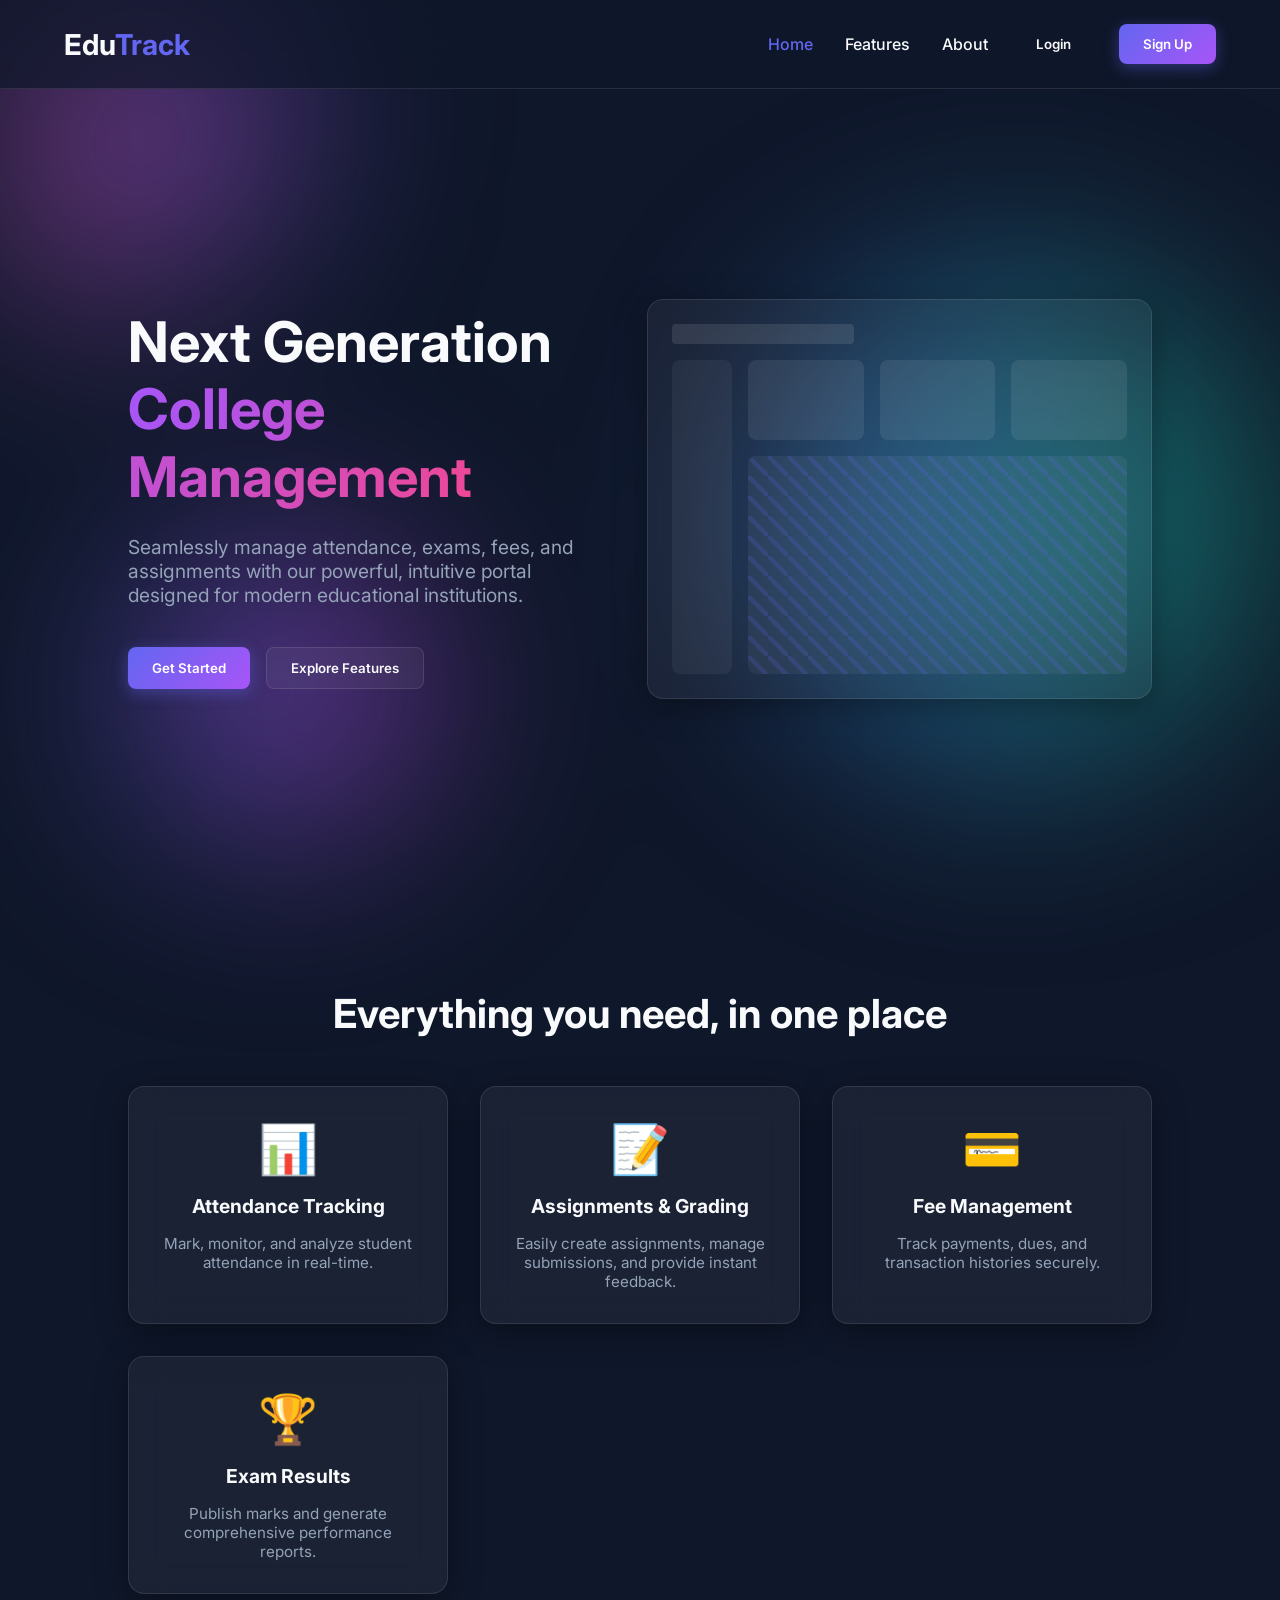
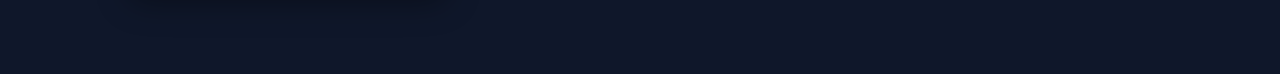
==== src/main/resources/static/index.html @ 2fe66001 "feat: initialize College Management System with Spring Boot and PostgreSQL" ====
<!DOCTYPE html>
<html lang="en">
<head>
    <meta charset="UTF-8">
    <meta name="viewport" content="width=device-width, initial-scale=1.0">
    <title>Edutrack - College Management System</title>
    <meta name="description" content="A comprehensive College Management System for Students and Teachers">
    <link rel="stylesheet" href="css/style.css">
    <link href="https://fonts.googleapis.com/css2?family=Inter:wght@300;400;500;600;700&display=swap" rel="stylesheet">
</head>
<body>
    <div class="blob-c">
        <div class="shape-blob"></div>
        <div class="shape-blob one"></div>
        <div class="shape-blob two"></div>
    </div>
    
    <header class="glass-header">
        <div class="logo">
            <h1>Edu<span>Track</span></h1>
        </div>
        <nav>
            <ul>
                <li><a href="#" class="active">Home</a></li>
                <li><a href="#features">Features</a></li>
                <li><a href="#about">About</a></li>
                <li><button class="btn-login" onclick="openModal('loginModal')">Login</button></li>
                <li><button class="btn-register" onclick="openModal('registerModal')">Sign Up</button></li>
            </ul>
        </nav>
    </header>

    <main>
        <section class="hero">
            <div class="hero-content">
                <h2>Next Generation <br><span class="gradient-text">College Management</span></h2>
                <p>Seamlessly manage attendance, exams, fees, and assignments with our powerful, intuitive portal designed for modern educational institutions.</p>
                <div class="hero-buttons">
                    <button class="btn-primary" onclick="openModal('registerModal')">Get Started</button>
                    <button class="btn-secondary" onclick="document.getElementById('features').scrollIntoView({behavior: 'smooth'})">Explore Features</button>
                </div>
            </div>
            <div class="hero-image glass-card">
                <div class="dashboard-mockup">
                    <div class="mock-header"></div>
                    <div class="mock-body">
                        <div class="mock-sidebar"></div>
                        <div class="mock-content">
                            <div class="mock-cards">
                                <div></div>
                                <div></div>
                                <div></div>
                            </div>
                            <div class="mock-chart"></div>
                        </div>
                    </div>
                </div>
            </div>
        </section>

        <section id="features" class="features">
            <h3 class="section-title">Everything you need, in one place</h3>
            <div class="feature-grid">
                <div class="feature-card glass-card">
                    <div class="icon">📊</div>
                    <h4>Attendance Tracking</h4>
                    <p>Mark, monitor, and analyze student attendance in real-time.</p>
                </div>
                <div class="feature-card glass-card">
                    <div class="icon">📝</div>
                    <h4>Assignments & Grading</h4>
                    <p>Easily create assignments, manage submissions, and provide instant feedback.</p>
                </div>
                <div class="feature-card glass-card">
                    <div class="icon">💳</div>
                    <h4>Fee Management</h4>
                    <p>Track payments, dues, and transaction histories securely.</p>
                </div>
                <div class="feature-card glass-card">
                    <div class="icon">🏆</div>
                    <h4>Exam Results</h4>
                    <p>Publish marks and generate comprehensive performance reports.</p>
                </div>
            </div>
        </section>
    </main>

    <!-- Modals -->
    <div id="loginModal" class="modal">
        <div class="modal-content glass-card">
            <span class="close" onclick="closeModal('loginModal')">&times;</span>
            <h2>Welcome Back</h2>
            <p>Login to your account</p>
            <form id="loginForm">
                <div class="input-group">
                    <input type="text" id="loginUsername" required placeholder=" ">
                    <label>Username or Email</label>
                </div>
                <div class="input-group">
                    <input type="password" id="loginPassword" required placeholder=" ">
                    <label>Password</label>
                </div>
                <button type="submit" class="btn-submit">Login</button>
                <p id="loginError" class="error-msg"></p>
            </form>
        </div>
    </div>

    <div id="registerModal" class="modal">
        <div class="modal-content glass-card register-content">
            <span class="close" onclick="closeModal('registerModal')">&times;</span>
            <h2>Create Account</h2>
            <p>Join our platform today</p>
            <form id="registerForm">
                <div class="role-selector">
                    <label>
                        <input type="radio" name="role" value="STUDENT" checked> Student
                    </label>
                    <label>
                        <input type="radio" name="role" value="TEACHER"> Teacher
                    </label>
                </div>
                
                <div class="form-grid">
                    <div class="input-group">
                        <input type="text" id="regFullName" required placeholder=" ">
                        <label>Full Name</label>
                    </div>
                    <div class="input-group">
                        <input type="text" id="regUsername" required placeholder=" ">
                        <label>Username</label>
                    </div>
                    <div class="input-group">
                        <input type="email" id="regEmail" required placeholder=" ">
                        <label>Email Address</label>
                    </div>
                    <div class="input-group">
                        <input type="password" id="regPassword" required placeholder=" ">
                        <label>Password</label>
                    </div>
                    
                    <!-- Dynamic fields based on role -->
                    <div class="input-group student-only">
                        <input type="text" id="regDepartment" placeholder=" ">
                        <label>Department</label>
                    </div>
                    <div class="input-group student-only">
                        <input type="text" id="regSemester" placeholder=" ">
                        <label>Semester</label>
                    </div>
                </div>
                
                <button type="submit" class="btn-submit">Sign Up</button>
                <p id="regError" class="error-msg"></p>
                <p id="regSuccess" class="success-msg"></p>
            </form>
        </div>
    </div>

    <script src="js/app.js"></script>
</body>
</html>
---- src/main/resources/static/css/style.css ----
:root {
    --primary: #6366f1;
    --primary-hover: #4f46e5;
    --secondary: #ec4899;
    --bg-dark: #0f172a;
    --text-light: #f8fafc;
    --text-muted: #94a3b8;
    --glass-bg: rgba(255, 255, 255, 0.05);
    --glass-border: rgba(255, 255, 255, 0.1);
    --glass-shadow: 0 8px 32px 0 rgba(0, 0, 0, 0.37);
}

* {
    margin: 0;
    padding: 0;
    box-sizing: border-box;
    font-family: 'Inter', sans-serif;
}

body {
    background-color: var(--bg-dark);
    color: var(--text-light);
    min-height: 100vh;
    overflow-x: hidden;
    position: relative;
}

/* Background Blobs for vibrant feel */
.blob-c {
    position: fixed;
    top: 0;
    left: 0;
    width: 100%;
    height: 100%;
    z-index: -1;
    overflow: hidden;
    filter: blur(100px);
}

.shape-blob {
    background: linear-gradient(to right, #ec4899, #8b5cf6);
    height: 400px;
    width: 400px;
    border-radius: 50%;
    position: absolute;
    top: -100px;
    left: -100px;
    animation: blob-bounce 15s infinite alternate;
    opacity: 0.5;
}

.shape-blob.one {
    background: linear-gradient(to right, #3b82f6, #10b981);
    top: 30%;
    left: 60%;
    width: 500px;
    height: 500px;
    animation: blob-bounce 20s infinite alternate-reverse;
}

.shape-blob.two {
    background: linear-gradient(to right, #6366f1, #d946ef);
    top: 60%;
    left: 10%;
    width: 300px;
    height: 300px;
    animation: blob-bounce 18s infinite alternate;
}

@keyframes blob-bounce {
    0% { transform: translate(0, 0) scale(1); }
    50% { transform: translate(100px, 100px) scale(1.1); }
    100% { transform: translate(-50px, 150px) scale(0.9); }
}

/* Glassmorphism Utilities */
.glass-card {
    background: var(--glass-bg);
    backdrop-filter: blur(16px);
    -webkit-backdrop-filter: blur(16px);
    border: 1px solid var(--glass-border);
    border-radius: 16px;
    box-shadow: var(--glass-shadow);
}

.glass-header {
    background: rgba(15, 23, 42, 0.7);
    backdrop-filter: blur(20px);
    border-bottom: 1px solid var(--glass-border);
    padding: 1.5rem 5%;
    display: flex;
    justify-content: space-between;
    align-items: center;
    position: sticky;
    top: 0;
    z-index: 100;
}

/* Typography & Layout */
.logo h1 {
    font-size: 1.8rem;
    font-weight: 700;
}
.logo span {
    color: var(--primary);
}

nav ul {
    list-style: none;
    display: flex;
    gap: 2rem;
    align-items: center;
}

nav a {
    color: var(--text-light);
    text-decoration: none;
    font-weight: 500;
    transition: color 0.3s;
}

nav a:hover, nav a.active {
    color: var(--primary);
}

.gradient-text {
    background: linear-gradient(to right, #a855f7, #ec4899);
    -webkit-background-clip: text;
    background-clip: text;
    color: transparent;
}

/* Buttons */
button {
    cursor: pointer;
    border: none;
    outline: none;
    border-radius: 8px;
    font-weight: 600;
    transition: all 0.3s ease;
}

.btn-login {
    background: transparent;
    color: var(--text-light);
    padding: 0.5rem 1rem;
}

.btn-login:hover {
    color: var(--primary);
}

.btn-register, .btn-primary, .btn-submit {
    background: linear-gradient(135deg, var(--primary), #a855f7);
    color: white;
    padding: 0.75rem 1.5rem;
    box-shadow: 0 4px 15px rgba(99, 102, 241, 0.4);
}

.btn-register:hover, .btn-primary:hover, .btn-submit:hover {
    transform: translateY(-2px);
    box-shadow: 0 6px 20px rgba(99, 102, 241, 0.6);
}

.btn-submit {
    width: 100%;
    margin-top: 1rem;
}

.btn-secondary {
    background: var(--glass-bg);
    border: 1px solid var(--glass-border);
    color: var(--text-light);
    padding: 0.75rem 1.5rem;
}

.btn-secondary:hover {
    background: rgba(255, 255, 255, 0.1);
}

/* Hero Section */
.hero {
    display: flex;
    align-items: center;
    justify-content: space-between;
    padding: 5rem 10%;
    gap: 4rem;
    min-height: calc(100vh - 80px);
}

.hero-content {
    flex: 1;
}

.hero-content h2 {
    font-size: 3.5rem;
    line-height: 1.2;
    margin-bottom: 1.5rem;
}

.hero-content p {
    color: var(--text-muted);
    font-size: 1.2rem;
    margin-bottom: 2.5rem;
    max-width: 500px;
}

.hero-buttons {
    display: flex;
    gap: 1rem;
}

.hero-image {
    flex: 1;
    height: 400px;
    padding: 1.5rem;
    display: flex;
    flex-direction: column;
}

/* Mockup UI */
.dashboard-mockup {
    width: 100%;
    height: 100%;
    display: flex;
    flex-direction: column;
    gap: 1rem;
}

.mock-header {
    height: 20px;
    background: rgba(255,255,255,0.1);
    border-radius: 4px;
    width: 40%;
}

.mock-body {
    display: flex;
    gap: 1rem;
    flex: 1;
}

.mock-sidebar {
    width: 60px;
    background: rgba(255,255,255,0.05);
    border-radius: 8px;
    height: 100%;
}

.mock-content {
    flex: 1;
    display: flex;
    flex-direction: column;
    gap: 1rem;
}

.mock-cards {
    display: flex;
    gap: 1rem;
    height: 80px;
}

.mock-cards div {
    flex: 1;
    background: rgba(255,255,255,0.08);
    border-radius: 8px;
}

.mock-chart {
    flex: 1;
    background: rgba(255,255,255,0.05);
    border-radius: 8px;
    background-image: linear-gradient(45deg, transparent 40%, rgba(99,102,241,0.2) 45%, rgba(99,102,241,0.2) 55%, transparent 60%);
    background-size: 20px 20px;
}

/* Features */
.features {
    padding: 5rem 10%;
}

.section-title {
    text-align: center;
    font-size: 2.5rem;
    margin-bottom: 3rem;
}

.feature-grid {
    display: grid;
    grid-template-columns: repeat(auto-fit, minmax(250px, 1fr));
    gap: 2rem;
}

.feature-card {
    padding: 2rem;
    text-align: center;
    transition: transform 0.3s;
}

.feature-card:hover {
    transform: translateY(-10px);
}

.feature-card .icon {
    font-size: 3rem;
    margin-bottom: 1rem;
}

.feature-card h4 {
    font-size: 1.2rem;
    margin-bottom: 1rem;
}

.feature-card p {
    color: var(--text-muted);
    font-size: 0.95rem;
}

/* Modals */
.modal {
    display: none;
    position: fixed;
    z-index: 1000;
    left: 0;
    top: 0;
    width: 100%;
    height: 100%;
    background-color: rgba(0,0,0,0.5);
    backdrop-filter: blur(5px);
    justify-content: center;
    align-items: center;
    opacity: 0;
    transition: opacity 0.3s ease;
}

.modal.show {
    display: flex;
    opacity: 1;
}

.modal-content {
    padding: 2.5rem;
    width: 100%;
    max-width: 400px;
    position: relative;
    transform: scale(0.9);
    transition: transform 0.3s ease;
}

.modal.show .modal-content {
    transform: scale(1);
}

.register-content {
    max-width: 500px;
}

.close {
    position: absolute;
    top: 15px;
    right: 20px;
    font-size: 1.5rem;
    cursor: pointer;
    color: var(--text-muted);
    transition: color 0.3s;
}

.close:hover {
    color: var(--text-light);
}

.modal h2 {
    margin-bottom: 0.5rem;
}

.modal > p {
    color: var(--text-muted);
    margin-bottom: 2rem;
}

/* Form Inputs */
.input-group {
    position: relative;
    margin-bottom: 1.5rem;
}

.input-group input {
    width: 100%;
    padding: 1rem;
    background: rgba(255, 255, 255, 0.05);
    border: 1px solid var(--glass-border);
    border-radius: 8px;
    color: var(--text-light);
    font-size: 1rem;
    outline: none;
    transition: border-color 0.3s, background 0.3s;
}

.input-group input:focus {
    border-color: var(--primary);
    background: rgba(255, 255, 255, 0.1);
}

.input-group label {
    position: absolute;
    left: 1rem;
    top: 1rem;
    color: var(--text-muted);
    transition: all 0.2s ease;
    pointer-events: none;
}

.input-group input:focus ~ label,
.input-group input:not(:placeholder-shown) ~ label {
    top: -0.5rem;
    left: 0.8rem;
    font-size: 0.8rem;
    background: var(--bg-dark);
    padding: 0 0.4rem;
    color: var(--primary);
    border-radius: 4px;
}

.role-selector {
    display: flex;
    gap: 2rem;
    margin-bottom: 1.5rem;
}

.form-grid {
    display: grid;
    grid-template-columns: 1fr;
    gap: 0 1rem;
}

.register-content .form-grid {
    grid-template-columns: 1fr 1fr;
}

.error-msg {
    color: #ef4444;
    margin-top: 1rem;
    font-size: 0.9rem;
    text-align: center;
}

.success-msg {
    color: #10b981;
    margin-top: 1rem;
    font-size: 0.9rem;
    text-align: center;
}

@media (max-width: 768px) {
    .hero {
        flex-direction: column;
        padding: 5rem 5%;
    }
    .hero-content h2 {
        font-size: 2.5rem;
    }
    .register-content .form-grid {
        grid-template-columns: 1fr;
    }
}
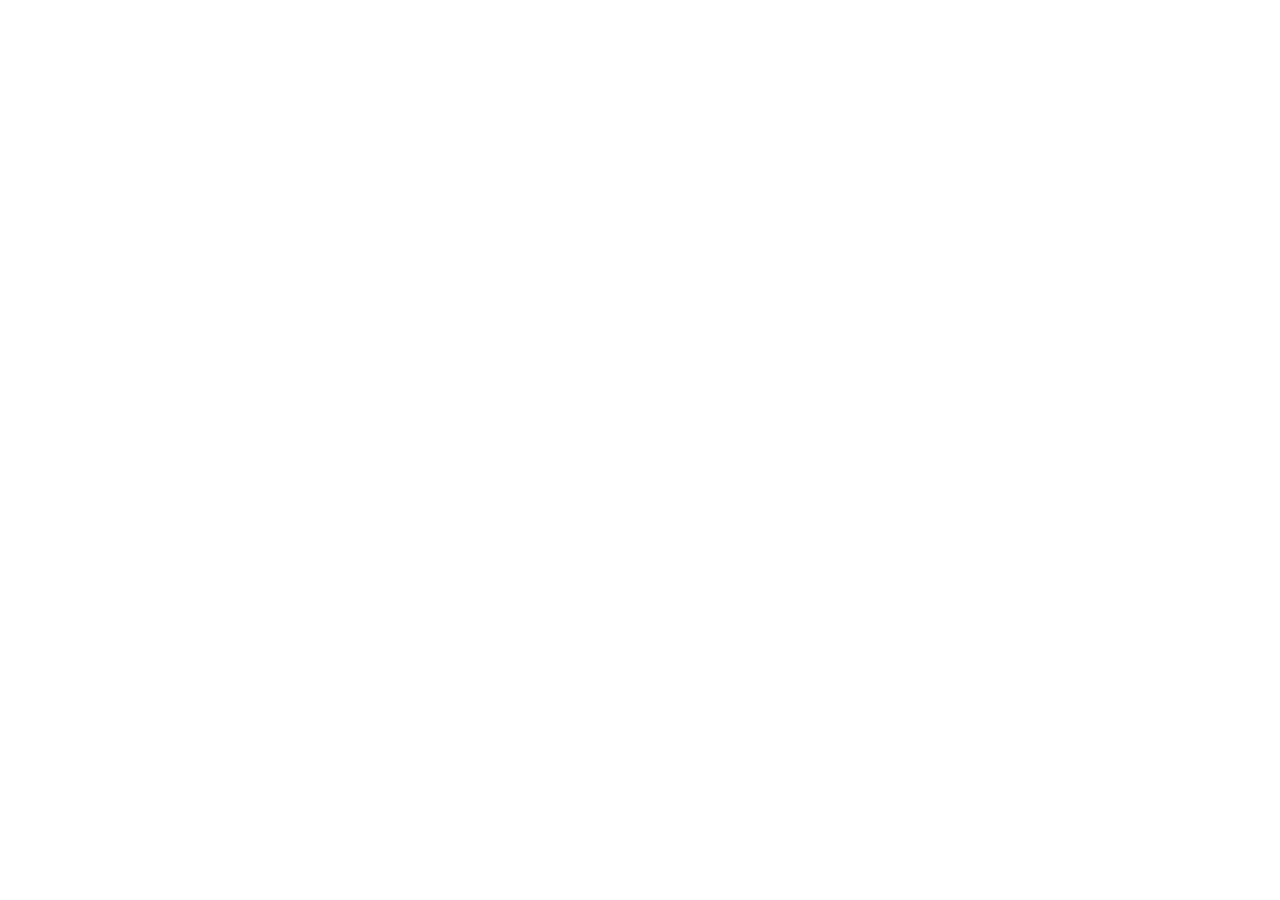
==== commit 6e884a4c: "feat: implement interactive web portal UI and full-stack services" ====
--- a/src/main/resources/static/index.html
+++ b/src/main/resources/static/index.html
@@ -1,162 +1,15 @@
-<!DOCTYPE html>
+<!doctype html>
 <html lang="en">
-<head>
-    <meta charset="UTF-8">
-    <meta name="viewport" content="width=device-width, initial-scale=1.0">
-    <title>Edutrack - College Management System</title>
-    <meta name="description" content="A comprehensive College Management System for Students and Teachers">
-    <link rel="stylesheet" href="css/style.css">
-    <link href="https://fonts.googleapis.com/css2?family=Inter:wght@300;400;500;600;700&display=swap" rel="stylesheet">
-</head>
-<body>
-    <div class="blob-c">
-        <div class="shape-blob"></div>
-        <div class="shape-blob one"></div>
-        <div class="shape-blob two"></div>
-    </div>
-    
-    <header class="glass-header">
-        <div class="logo">
-            <h1>Edu<span>Track</span></h1>
-        </div>
-        <nav>
-            <ul>
-                <li><a href="#" class="active">Home</a></li>
-                <li><a href="#features">Features</a></li>
-                <li><a href="#about">About</a></li>
-                <li><button class="btn-login" onclick="openModal('loginModal')">Login</button></li>
-                <li><button class="btn-register" onclick="openModal('registerModal')">Sign Up</button></li>
-            </ul>
-        </nav>
-    </header>
-
-    <main>
-        <section class="hero">
-            <div class="hero-content">
-                <h2>Next Generation <br><span class="gradient-text">College Management</span></h2>
-                <p>Seamlessly manage attendance, exams, fees, and assignments with our powerful, intuitive portal designed for modern educational institutions.</p>
-                <div class="hero-buttons">
-                    <button class="btn-primary" onclick="openModal('registerModal')">Get Started</button>
-                    <button class="btn-secondary" onclick="document.getElementById('features').scrollIntoView({behavior: 'smooth'})">Explore Features</button>
-                </div>
-            </div>
-            <div class="hero-image glass-card">
-                <div class="dashboard-mockup">
-                    <div class="mock-header"></div>
-                    <div class="mock-body">
-                        <div class="mock-sidebar"></div>
-                        <div class="mock-content">
-                            <div class="mock-cards">
-                                <div></div>
-                                <div></div>
-                                <div></div>
-                            </div>
-                            <div class="mock-chart"></div>
-                        </div>
-                    </div>
-                </div>
-            </div>
-        </section>
-
-        <section id="features" class="features">
-            <h3 class="section-title">Everything you need, in one place</h3>
-            <div class="feature-grid">
-                <div class="feature-card glass-card">
-                    <div class="icon">📊</div>
-                    <h4>Attendance Tracking</h4>
-                    <p>Mark, monitor, and analyze student attendance in real-time.</p>
-                </div>
-                <div class="feature-card glass-card">
-                    <div class="icon">📝</div>
-                    <h4>Assignments & Grading</h4>
-                    <p>Easily create assignments, manage submissions, and provide instant feedback.</p>
-                </div>
-                <div class="feature-card glass-card">
-                    <div class="icon">💳</div>
-                    <h4>Fee Management</h4>
-                    <p>Track payments, dues, and transaction histories securely.</p>
-                </div>
-                <div class="feature-card glass-card">
-                    <div class="icon">🏆</div>
-                    <h4>Exam Results</h4>
-                    <p>Publish marks and generate comprehensive performance reports.</p>
-                </div>
-            </div>
-        </section>
-    </main>
-
-    <!-- Modals -->
-    <div id="loginModal" class="modal">
-        <div class="modal-content glass-card">
-            <span class="close" onclick="closeModal('loginModal')">&times;</span>
-            <h2>Welcome Back</h2>
-            <p>Login to your account</p>
-            <form id="loginForm">
-                <div class="input-group">
-                    <input type="text" id="loginUsername" required placeholder=" ">
-                    <label>Username or Email</label>
-                </div>
-                <div class="input-group">
-                    <input type="password" id="loginPassword" required placeholder=" ">
-                    <label>Password</label>
-                </div>
-                <button type="submit" class="btn-submit">Login</button>
-                <p id="loginError" class="error-msg"></p>
-            </form>
-        </div>
-    </div>
-
-    <div id="registerModal" class="modal">
-        <div class="modal-content glass-card register-content">
-            <span class="close" onclick="closeModal('registerModal')">&times;</span>
-            <h2>Create Account</h2>
-            <p>Join our platform today</p>
-            <form id="registerForm">
-                <div class="role-selector">
-                    <label>
-                        <input type="radio" name="role" value="STUDENT" checked> Student
-                    </label>
-                    <label>
-                        <input type="radio" name="role" value="TEACHER"> Teacher
-                    </label>
-                </div>
-                
-                <div class="form-grid">
-                    <div class="input-group">
-                        <input type="text" id="regFullName" required placeholder=" ">
-                        <label>Full Name</label>
-                    </div>
-                    <div class="input-group">
-                        <input type="text" id="regUsername" required placeholder=" ">
-                        <label>Username</label>
-                    </div>
-                    <div class="input-group">
-                        <input type="email" id="regEmail" required placeholder=" ">
-                        <label>Email Address</label>
-                    </div>
-                    <div class="input-group">
-                        <input type="password" id="regPassword" required placeholder=" ">
-                        <label>Password</label>
-                    </div>
-                    
-                    <!-- Dynamic fields based on role -->
-                    <div class="input-group student-only">
-                        <input type="text" id="regDepartment" placeholder=" ">
-                        <label>Department</label>
-                    </div>
-                    <div class="input-group student-only">
-                        <input type="text" id="regSemester" placeholder=" ">
-                        <label>Semester</label>
-                    </div>
-                </div>
-                
-                <button type="submit" class="btn-submit">Sign Up</button>
-                <p id="regError" class="error-msg"></p>
-                <p id="regSuccess" class="success-msg"></p>
-            </form>
-        </div>
-    </div>
-
-    <script src="js/app.js"></script>
-</body>
+  <head>
+    <meta charset="UTF-8" />
+    <link rel="icon" type="image/svg+xml" href="data:image/svg+xml,<svg xmlns='http://www.w3.org/2000/svg' viewBox='0 0 24 24' fill='%236366f1'><path d='M12 3L1 9l11 6 9-4.91V17h2V9L12 3zM5 13.18v4L12 21l7-3.82v-4L12 17l-7-3.82z'/></svg>" />
+    <meta name="viewport" content="width=device-width, initial-scale=1.0" />
+    <meta name="description" content="EduCore - Next Generation Full-Stack College Management System built with Spring Boot, PostgreSQL, and React." />
+    <title>EduCore CMS | College Management Portal</title>
+    <script type="module" crossorigin src="/assets/index-BFRHenr-.js"></script>
+    <link rel="stylesheet" crossorigin href="/assets/index-Dz3lUjxo.css">
+  </head>
+  <body>
+    <div id="root"></div>
+  </body>
 </html>
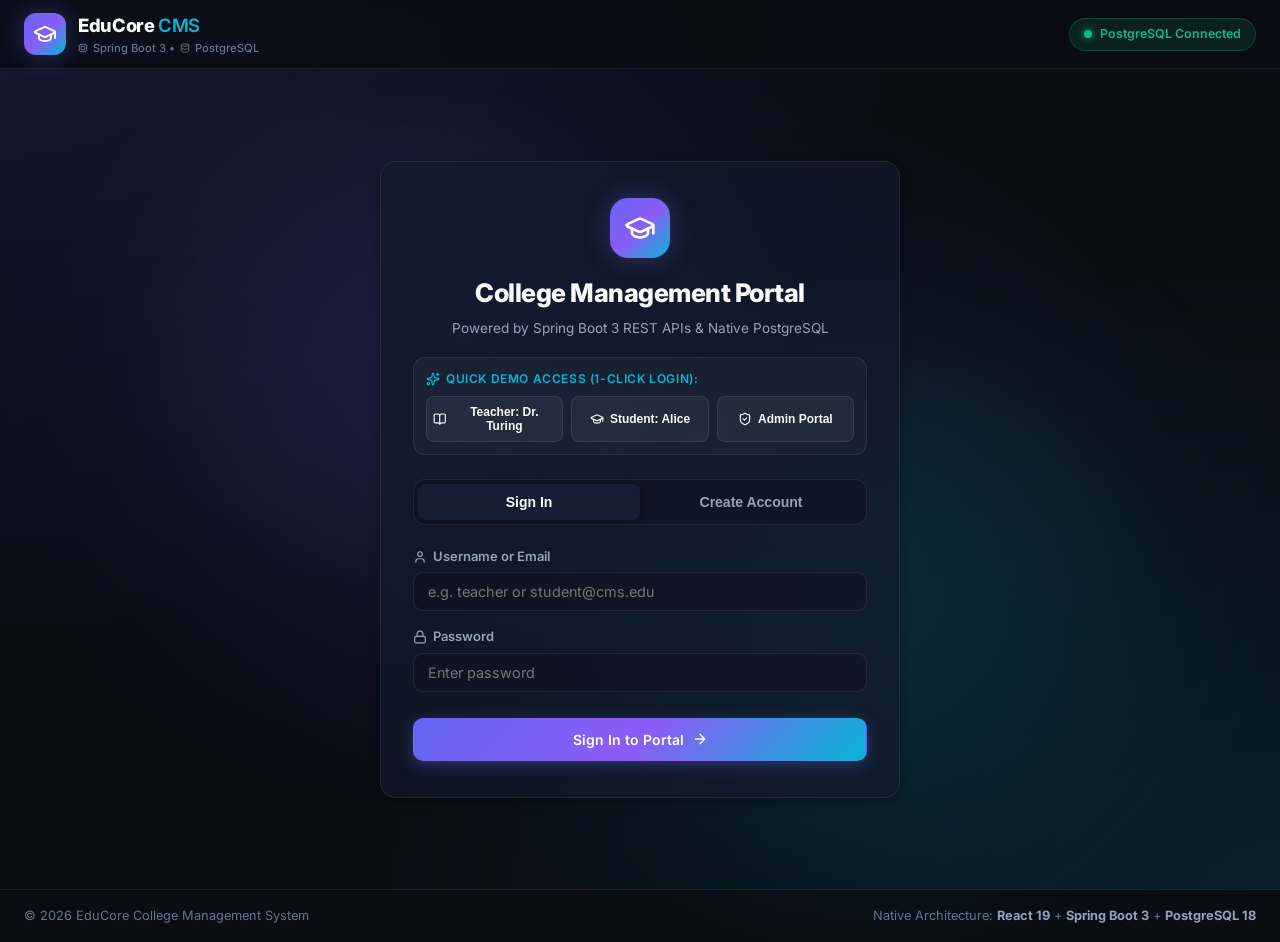
==== commit 7a02e1cd: "fix: remove legacy static HTML/JS files, route all page requests to React SPA, and add defensive che" ====
--- a/src/main/resources/static/index.html
+++ b/src/main/resources/static/index.html
@@ -6,8 +6,8 @@
     <meta name="viewport" content="width=device-width, initial-scale=1.0" />
     <meta name="description" content="EduCore - Next Generation Full-Stack College Management System built with Spring Boot, PostgreSQL, and React." />
     <title>EduCore CMS | College Management Portal</title>
-    <script type="module" crossorigin src="/assets/index-BFRHenr-.js"></script>
-    <link rel="stylesheet" crossorigin href="/assets/index-Dz3lUjxo.css">
+    <script type="module" crossorigin src="./assets/index-CqmAIiDr.js"></script>
+    <link rel="stylesheet" crossorigin href="./assets/index-Dz3lUjxo.css">
   </head>
   <body>
     <div id="root"></div>
--- a/src/main/resources/static/assets/index-Dz3lUjxo.css
+++ b/src/main/resources/static/assets/index-Dz3lUjxo.css
@@ -0,0 +1 @@
+@import "https://fonts.googleapis.com/css2?family=Inter:wght@300;400;500;600;700;800&family=JetBrains+Mono:wght@400;500&display=swap";:root{--bg-primary:#0a0d14;--bg-secondary:#0f1523;--bg-card:#121a2bb3;--bg-card-hover:#19243cd9;--bg-surface:#151e32;--bg-elevated:#1b263f;--accent-primary:#6366f1;--accent-primary-hover:#4f46e5;--accent-secondary:#06b6d4;--accent-gradient:linear-gradient(135deg, #6366f1 0%, #8b5cf6 50%, #06b6d4 100%);--accent-glow:#6366f140;--status-success:#10b981;--status-success-bg:#10b9811f;--status-warning:#f59e0b;--status-warning-bg:#f59e0b1f;--status-danger:#ef4444;--status-danger-bg:#ef44441f;--status-info:#3b82f6;--status-info-bg:#3b82f61f;--text-main:#f8fafc;--text-secondary:#94a3b8;--text-muted:#64748b;--text-inverse:#0f172a;--border-subtle:#ffffff14;--border-medium:#ffffff24;--border-focus:#6366f1;--shadow-sm:0 2px 4px #0003;--shadow-md:0 4px 12px #0000004d;--shadow-lg:0 10px 30px #0006;--shadow-glow:0 0 25px #6366f159;--font-sans:"Inter", -apple-system, BlinkMacSystemFont, "Segoe UI", Roboto, sans-serif;--font-mono:"JetBrains Mono", monospace;--transition-fast:.15s ease;--transition-normal:.25s cubic-bezier(.16, 1, .3, 1)}*,:before,:after{box-sizing:border-box;margin:0;padding:0}body{font-family:var(--font-sans);background:var(--bg-primary);color:var(--text-main);-webkit-font-smoothing:antialiased;-moz-osx-font-smoothing:grayscale;background-image:radial-gradient(at 0 0,#6366f11f 0,#0000 50%),radial-gradient(at 100% 100%,#06b6d41a 0,#0000 50%),radial-gradient(#8b5cf60d 0,#0000 60%);background-attachment:fixed;min-height:100vh;line-height:1.5;overflow-x:hidden}#root{flex-direction:column;min-height:100vh;display:flex}.glass-panel{background:var(--bg-card);-webkit-backdrop-filter:blur(16px);border:1px solid var(--border-subtle);box-shadow:var(--shadow-md);transition:all var(--transition-normal);border-radius:16px}.glass-panel:hover{border-color:var(--border-medium)}.glass-panel-interactive:hover{box-shadow:var(--shadow-lg), var(--shadow-glow);transform:translateY(-2px)}.btn{font-family:var(--font-sans);cursor:pointer;transition:all var(--transition-normal);white-space:nowrap;border:1px solid #0000;border-radius:10px;justify-content:center;align-items:center;gap:8px;padding:10px 18px;font-size:.875rem;font-weight:600;text-decoration:none;display:inline-flex}.btn-primary{background:var(--accent-gradient);color:#fff;box-shadow:0 4px 15px #6366f159}.btn-primary:hover:not(:disabled){opacity:.95;transform:translateY(-1px);box-shadow:0 6px 20px #6366f173}.btn-primary:active:not(:disabled){transform:translateY(0)}.btn-secondary{color:var(--text-main);border-color:var(--border-subtle);background:#ffffff0f}.btn-secondary:hover:not(:disabled){border-color:var(--border-medium);background:#ffffff1a}.btn-success{background:var(--status-success);color:#fff}.btn-success:hover:not(:disabled){filter:brightness(1.1)}.btn-danger{background:var(--status-danger);color:#fff}.btn-danger:hover:not(:disabled){filter:brightness(1.1)}.btn:disabled{opacity:.5;cursor:not-allowed}.btn-sm{border-radius:8px;padding:6px 12px;font-size:.775rem}.form-group{text-align:left;flex-direction:column;gap:6px;margin-bottom:16px;display:flex}.form-label{color:var(--text-secondary);align-items:center;gap:6px;font-size:.8125rem;font-weight:600;display:flex}.form-input,.form-select,.form-textarea{border:1px solid var(--border-subtle);width:100%;color:var(--text-main);font-family:var(--font-sans);transition:all var(--transition-fast);background:#0f1523cc;border-radius:10px;outline:none;padding:10px 14px;font-size:.9rem}.form-input:focus,.form-select:focus,.form-textarea:focus{border-color:var(--accent-primary);background:#141c30f2;box-shadow:0 0 0 3px #6366f133}.form-select option{background:var(--bg-secondary);color:var(--text-main)}.form-textarea{resize:vertical;min-height:80px}.badge{text-transform:uppercase;letter-spacing:.04em;border-radius:20px;align-items:center;gap:6px;padding:4px 10px;font-size:.75rem;font-weight:600;display:inline-flex}.badge-success{background:var(--status-success-bg);color:var(--status-success);border:1px solid #10b98140}.badge-warning{background:var(--status-warning-bg);color:var(--status-warning);border:1px solid #f59e0b40}.badge-danger{background:var(--status-danger-bg);color:var(--status-danger);border:1px solid #ef444440}.badge-info{background:var(--status-info-bg);color:var(--status-info);border:1px solid #3b82f640}.badge-primary{color:#a5b4fc;background:#6366f126;border:1px solid #6366f14d}.table-container{border:1px solid var(--border-subtle);border-radius:12px;width:100%;overflow-x:auto}.custom-table{border-collapse:collapse;text-align:left;width:100%;font-size:.875rem}.custom-table th{color:var(--text-secondary);border-bottom:1px solid var(--border-subtle);white-space:nowrap;background:#0f1523d9;padding:12px 16px;font-weight:600}.custom-table td{border-bottom:1px solid var(--border-subtle);color:var(--text-main);padding:14px 16px}.custom-table tbody tr{transition:background var(--transition-fast)}.custom-table tbody tr:hover{background:#ffffff06}.custom-table tbody tr:last-child td{border-bottom:none}.modal-overlay{-webkit-backdrop-filter:blur(8px);backdrop-filter:blur(8px);z-index:1000;background:#000000b3;justify-content:center;align-items:center;padding:16px;animation:.2s ease-out fadeIn;display:flex;position:fixed;inset:0}.modal-content{background:var(--bg-secondary);border:1px solid var(--border-medium);width:100%;max-width:540px;max-height:90vh;box-shadow:var(--shadow-lg), var(--shadow-glow);border-radius:20px;padding:28px;animation:.25s cubic-bezier(.16,1,.3,1) scaleUp;overflow-y:auto}.modal-header{border-bottom:1px solid var(--border-subtle);justify-content:space-between;align-items:center;margin-bottom:20px;padding-bottom:12px;display:flex}.modal-title{color:var(--text-main);align-items:center;gap:10px;font-size:1.25rem;font-weight:700;display:flex}.modal-close-btn{color:var(--text-muted);cursor:pointer;transition:all var(--transition-fast);background:0 0;border:none;border-radius:8px;justify-content:center;align-items:center;padding:6px;display:flex}.modal-close-btn:hover{color:var(--text-main);background:#ffffff14}@keyframes fadeIn{0%{opacity:0}to{opacity:1}}@keyframes scaleUp{0%{opacity:0;transform:scale(.95)}to{opacity:1;transform:scale(1)}}::-webkit-scrollbar{width:8px;height:8px}::-webkit-scrollbar-track{background:var(--bg-primary)}::-webkit-scrollbar-thumb{background:var(--bg-elevated);border-radius:4px}::-webkit-scrollbar-thumb:hover{background:var(--accent-primary)}
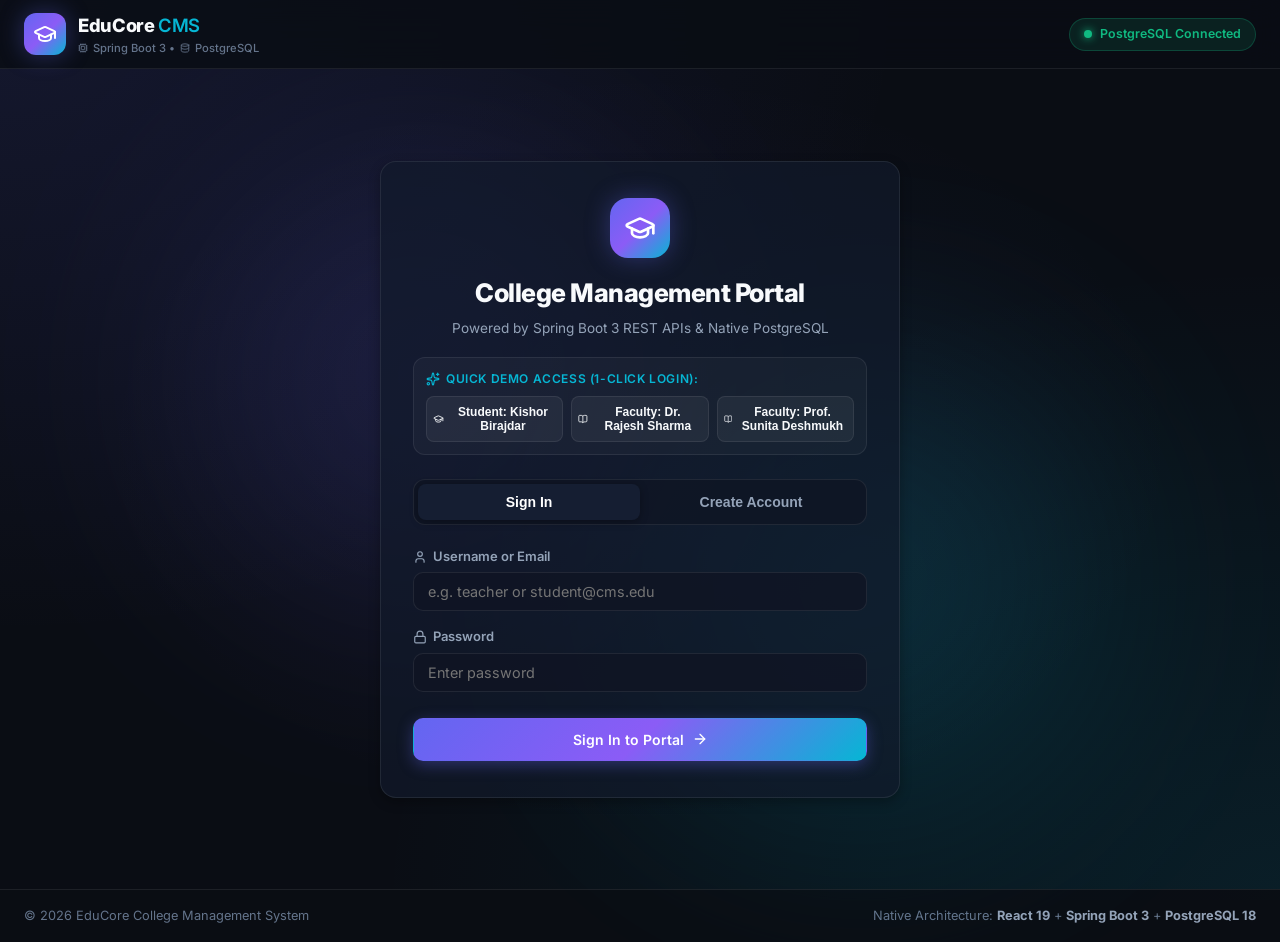
==== commit bfe3106a: "feat: batch attendance register, campus notice board, Hindu localized profiles, Rupee currency" ====
--- a/src/main/resources/static/index.html
+++ b/src/main/resources/static/index.html
@@ -6,7 +6,7 @@
     <meta name="viewport" content="width=device-width, initial-scale=1.0" />
     <meta name="description" content="EduCore - Next Generation Full-Stack College Management System built with Spring Boot, PostgreSQL, and React." />
     <title>EduCore CMS | College Management Portal</title>
-    <script type="module" crossorigin src="./assets/index-CqmAIiDr.js"></script>
+    <script type="module" crossorigin src="./assets/index-m4wcD70G.js"></script>
     <link rel="stylesheet" crossorigin href="./assets/index-Dz3lUjxo.css">
   </head>
   <body>
